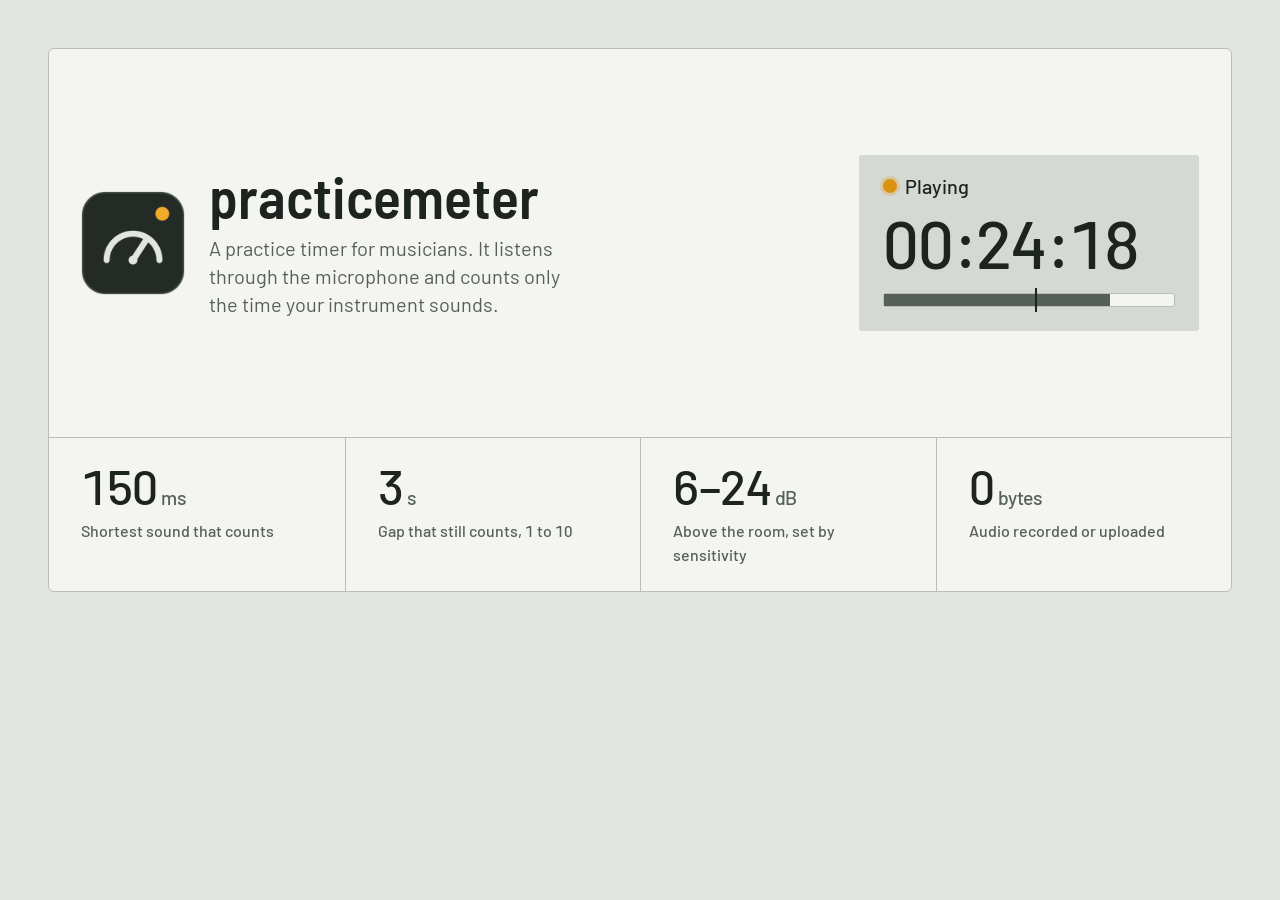
==== tools/banner/banner.html @ b552422f "Render the README banner and screenshots from the new design The banner is built from tools/banner l" ====
<!doctype html>
<html lang="en">
<head>
<meta charset="utf-8">
<title>practicemeter banner</title>
<link rel="stylesheet" href="tokens.css">
<link rel="stylesheet" href="banner.css">
</head>
<body>
<main class="sheet">
  <div class="top">
    <header class="head">
      <img class="icon" src="icon.png" width="104" height="104" alt="">
      <div>
        <h1>practicemeter</h1>
        <p class="sub">A practice timer for musicians. It listens through the microphone and counts only the time your instrument sounds.</p>
      </div>
    </header>

    <section class="instrument" aria-label="The app while you play">
      <p class="status"><span class="lamp" data-state="live"></span> Playing</p>
      <p class="clock">00:24:18</p>
      <div class="meter"><div class="fill"></div><div class="tick"></div></div>
    </section>
  </div>

  <section class="readings">
    <div class="cell">
      <p class="reading">150<small>ms</small></p>
      <p class="tag">Shortest sound that counts</p>
    </div>
    <div class="cell">
      <p class="reading">3<small>s</small></p>
      <p class="tag">Gap that still counts, 1 to 10</p>
    </div>
    <div class="cell">
      <p class="reading">6–24<small>dB</small></p>
      <p class="tag">Above the room, set by sensitivity</p>
    </div>
    <div class="cell">
      <p class="reading">0<small>bytes</small></p>
      <p class="tag">Audio recorded or uploaded</p>
    </div>
  </section>
</main>
</body>
</html>
---- tools/banner/tokens.css ----
/* A2M33 "control room" design tokens. Copy this file (and fonts/) into a project; do not edit per project.
   Source of truth: notes/design/README.md */

@font-face { font-family: "Barlow"; font-weight: 400; font-display: swap; src: url("fonts/Barlow-Regular.woff2") format("woff2"); }
@font-face { font-family: "Barlow"; font-weight: 500; font-display: swap; src: url("fonts/Barlow-Medium.woff2") format("woff2"); }
@font-face { font-family: "Barlow"; font-weight: 600; font-display: swap; src: url("fonts/Barlow-SemiBold.woff2") format("woff2"); }
@font-face { font-family: "Barlow Semi Condensed"; font-weight: 500; font-display: swap; src: url("fonts/BarlowSemiCondensed-Medium.woff2") format("woff2"); }
@font-face { font-family: "Barlow Semi Condensed"; font-weight: 600; font-display: swap; src: url("fonts/BarlowSemiCondensed-SemiBold.woff2") format("woff2"); }

:root {
  color-scheme: light dark;

  /* Light: a painted control cabinet (close to RAL 7035), slightly green-grey */
  --cab: #e3e5e0;        /* page background */
  --panel: #f4f5f2;      /* raised surfaces */
  --inset: #d5d9d3;      /* wells, tracks, inactive fills */
  --line: #b9bfb7;       /* 1px borders and rules */
  --ink: #1d2420;        /* main text and values */
  --ink-2: #56605a;      /* labels and secondary text */
  --steel: #2c5b80;      /* links, focus, selected (process blue) */
  --amber: #d99211;      /* the one signal colour: active, attention, live */
  --amber-ink: #6b4600;  /* text on amber or amber text on light */
  --fault: #b8322a;      /* faults and errors only */
  --ok: #3d7a4f;         /* used sparingly: a confirmed good state */

  --font: "Barlow", "Vazirmatn", system-ui, sans-serif;
  --font-tag: "Barlow Semi Condensed", "Barlow", "Vazirmatn", system-ui, sans-serif;
  --font-code: Consolas, ui-monospace, "SF Mono", Menlo, monospace; /* literal commands and code only, never labels */

  /* Type scale (1.25, base 16px) */
  --t-xs: 0.8rem;
  --t-sm: 0.9rem;
  --t-md: 1rem;
  --t-lg: 1.25rem;
  --t-xl: 1.563rem;
  --t-2xl: 1.953rem;
  --t-value: 3.052rem;   /* big readings */

  /* Space (4px grid) */
  --s1: 4px; --s2: 8px; --s3: 12px; --s4: 16px; --s5: 24px; --s6: 32px; --s7: 48px; --s8: 64px;

  /* Radius by hierarchy, not one radius everywhere */
  --r-panel: 6px;
  --r-control: 3px;
  --r-lamp: 50%;

  --dur: 160ms;
  --ease: cubic-bezier(0.2, 0, 0, 1);
}

@media (prefers-color-scheme: dark) {
  :root {
    /* Dark: the night-shift panel, green-grey slate, never pure black */
    --cab: #1b211e;
    --panel: #242b27;
    --inset: #2f3732;
    --line: #3d4741;
    --ink: #e2e6e0;
    --ink-2: #9aa59d;
    --steel: #7fb0d6;
    --amber: #f0ab2a;
    --amber-ink: #f6c870;
    --fault: #e2584d;
    --ok: #6fb282;
  }
}

/* Theme override hooks for apps with a manual toggle */
:root[data-theme="light"] { color-scheme: light; }
:root[data-theme="dark"] { color-scheme: dark; }

/* Base */
*, *::before, *::after { box-sizing: border-box; }
html { font-family: var(--font); font-size: 100%; line-height: 1.5; color: var(--ink); background: var(--cab);
       font-variant-numeric: tabular-nums; -webkit-text-size-adjust: 100%; }
body { margin: 0; }
a { color: var(--steel); text-underline-offset: 0.18em; }
:focus-visible { outline: 2px solid var(--steel); outline-offset: 2px; border-radius: var(--r-control); }
h1, h2, h3 { font-family: var(--font-tag); font-weight: 600; line-height: 1.15; letter-spacing: 0.005em; margin: 0 0 var(--s3); }
h1 { font-size: var(--t-2xl); }
h2 { font-size: var(--t-xl); }
h3 { font-size: var(--t-lg); }

/* Signature: the status lamp. Grey when idle, amber when live, red on fault. */
.lamp { display: inline-block; width: 0.7em; height: 0.7em; border-radius: var(--r-lamp);
        background: var(--inset); box-shadow: inset 0 0 0 1px var(--line); vertical-align: 0.05em; }
.lamp[data-state="live"] { background: var(--amber); box-shadow: 0 0 0 3px color-mix(in srgb, var(--amber) 25%, transparent); }
.lamp[data-state="fault"] { background: var(--fault); }
.lamp[data-state="ok"] { background: var(--ok); }

/* Equipment tag: the small condensed label next to a value, like "P-101" or "Streak" */
.tag { font-family: var(--font-tag); font-weight: 500; font-size: var(--t-sm); color: var(--ink-2); }

/* Reading: a value with its unit */
.reading { font-size: var(--t-value); font-weight: 500; line-height: 1; letter-spacing: -0.01em; }
.reading small { font-size: 0.4em; font-weight: 500; color: var(--ink-2); margin-inline-start: 0.2em; }

/* Panel */
.panel { background: var(--panel); border: 1px solid var(--line); border-radius: var(--r-panel); padding: var(--s5); }

/* Buttons: flat, bordered, pressed state darkens; primary is ink, not amber */
.btn { font: 500 var(--t-md)/1 var(--font); min-height: 40px; padding: 0 var(--s4); border-radius: var(--r-control);
       border: 1px solid var(--line); background: var(--panel); color: var(--ink); cursor: pointer;
       transition: background var(--dur) var(--ease), border-color var(--dur) var(--ease); }
.btn:hover { border-color: var(--ink-2); }
.btn:active { background: var(--inset); }
.btn[data-variant="primary"] { background: var(--ink); color: var(--panel); border-color: var(--ink); }
.btn[aria-pressed="true"] { border-color: var(--amber); box-shadow: inset 0 -3px 0 var(--amber); }
.btn:disabled { opacity: 0.5; cursor: not-allowed; }

@media (prefers-reduced-motion: reduce) {
  *, *::before, *::after { transition-duration: 0ms !important; animation-duration: 0ms !important; }
}
---- tools/banner/banner.css ----
/* practicemeter README banner, 1280x640. Uses only the variables from tokens.css. */

html, body { width: 1280px; height: 640px; overflow: hidden; }
body { padding: var(--s7); }
p { margin: 0; }

.sheet {
  height: 100%;
  display: grid;
  grid-template-rows: 1fr auto;
  background: var(--panel);
  border: 1px solid var(--line);
  border-radius: var(--r-panel);
}

.top {
  display: grid;
  grid-template-columns: 1fr auto;
  gap: var(--s6);
  align-items: center;
  padding: 0 var(--s6);
}

.head {
  display: grid;
  grid-template-columns: auto 1fr;
  gap: var(--s5);
  align-items: center;
}
.icon { display: block; border-radius: 22px; }
.head h1 { font-size: 3.6rem; line-height: 1; margin: 0 0 var(--s2); letter-spacing: 0; }
.sub { font-size: var(--t-lg); color: var(--ink-2); max-width: 34ch; line-height: 1.4; }

.instrument {
  width: 340px;
  padding: var(--s4) var(--s5) var(--s5);
  background: var(--inset);
  border-radius: var(--r-control);
}
.status { display: flex; align-items: center; gap: var(--s2); font-weight: 500; font-size: var(--t-lg); }
.clock { margin: var(--s2) 0 var(--s4); font-size: 4.2rem; font-weight: 500; line-height: 1; letter-spacing: -0.01em; }
.meter { position: relative; height: 14px; background: var(--panel); border: 1px solid var(--line); border-radius: var(--r-control); }
.fill { position: absolute; inset: 0 22% 0 0; background: var(--ink-2); }
.tick { position: absolute; left: 52%; top: -6px; bottom: -6px; width: 2px; background: var(--ink); }

.readings {
  display: grid;
  grid-template-columns: repeat(4, 1fr);
  border-top: 1px solid var(--line);
}
.cell { padding: var(--s5) var(--s6); }
.cell + .cell { border-left: 1px solid var(--line); }
.cell .reading { margin-bottom: var(--s2); }
.cell .tag { font-size: var(--t-md); }
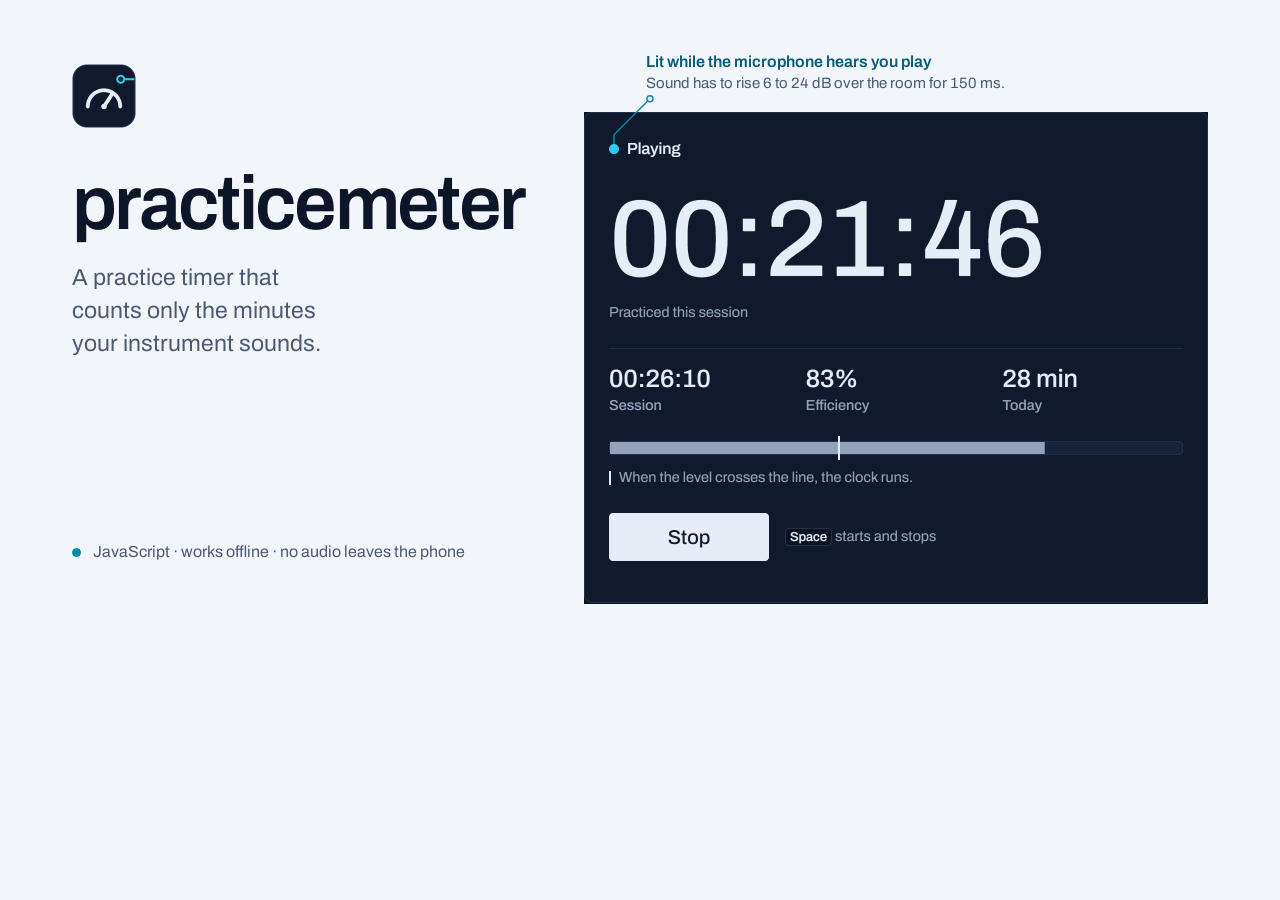
==== commit e41a3962: "Move the app and README images to the trace design system Swap the control-room tokens, Barlow fonts" ====
--- a/tools/banner/banner.html
+++ b/tools/banner/banner.html
@@ -5,43 +5,34 @@
 <title>practicemeter banner</title>
 <link rel="stylesheet" href="tokens.css">
 <link rel="stylesheet" href="banner.css">
+<script src="trace.js"></script>
+<style>
+  /* app.png: the practice clock panel at 2x, dark, from the running demo (python tools/shoot.py).
+     The shot already has its own panel border, so it sits on the board without .artifact. */
+  .shot { position: absolute; left: 584px; top: 112px; width: 624px; display: block; }
+</style>
 </head>
 <body>
 <main class="sheet">
-  <div class="top">
-    <header class="head">
-      <img class="icon" src="icon.png" width="104" height="104" alt="">
-      <div>
-        <h1>practicemeter</h1>
-        <p class="sub">A practice timer for musicians. It listens through the microphone and counts only the time your instrument sounds.</p>
-      </div>
-    </header>
+  <section class="intro">
+    <img class="icon" src="icon.png" alt="">
+    <h1>practicemeter</h1>
+    <p class="sub">A practice timer that counts only the minutes your instrument sounds.</p>
+    <p class="meta"><span class="pad" data-state="live"></span>JavaScript · works offline · no audio leaves the phone</p>
+  </section>
 
-    <section class="instrument" aria-label="The app while you play">
-      <p class="status"><span class="lamp" data-state="live"></span> Playing</p>
-      <p class="clock">00:24:18</p>
-      <div class="meter"><div class="fill"></div><div class="tick"></div></div>
-    </section>
-  </div>
+  <img class="shot" src="app.png" alt="">
 
-  <section class="readings">
-    <div class="cell">
-      <p class="reading">150<small>ms</small></p>
-      <p class="tag">Shortest sound that counts</p>
-    </div>
-    <div class="cell">
-      <p class="reading">3<small>s</small></p>
-      <p class="tag">Gap that still counts, 1 to 10</p>
-    </div>
-    <div class="cell">
-      <p class="reading">6–24<small>dB</small></p>
-      <p class="tag">Above the room, set by sensitivity</p>
-    </div>
-    <div class="cell">
-      <p class="reading">0<small>bytes</small></p>
-      <p class="tag">Audio recorded or uploaded</p>
-    </div>
-  </section>
+  <p class="callout lit" id="c-pad" style="left:646px;top:36px;width:520px"><b>Lit while the microphone hears you play</b>Sound has to rise 6 to 24 dB over the room for 150 ms.</p>
 </main>
+<script>
+  // shot coordinates (2x pixels) to banner coordinates; the status pad sits at (60, 73)
+  const img = (x, y) => [584 + x / 2, 112 + y / 2];
+  const pad = img(60, 73);
+  const label = document.getElementById("c-pad").getBoundingClientRect();
+  traces([
+    [[label.left + 4, label.bottom + 6], [pad[0], pad[1] - 4.5], { lit: true, r: 0 }],
+  ]);
+</script>
 </body>
 </html>
--- a/tools/banner/tokens.css
+++ b/tools/banner/tokens.css
@@ -1,31 +1,32 @@
-/* A2M33 "control room" design tokens. Copy this file (and fonts/) into a project; do not edit per project.
+/* A2M33 "trace" design tokens. Copy this file (and fonts/) into a project; do not edit per project.
    Source of truth: notes/design/README.md */
 
-@font-face { font-family: "Barlow"; font-weight: 400; font-display: swap; src: url("fonts/Barlow-Regular.woff2") format("woff2"); }
-@font-face { font-family: "Barlow"; font-weight: 500; font-display: swap; src: url("fonts/Barlow-Medium.woff2") format("woff2"); }
-@font-face { font-family: "Barlow"; font-weight: 600; font-display: swap; src: url("fonts/Barlow-SemiBold.woff2") format("woff2"); }
-@font-face { font-family: "Barlow Semi Condensed"; font-weight: 500; font-display: swap; src: url("fonts/BarlowSemiCondensed-Medium.woff2") format("woff2"); }
-@font-face { font-family: "Barlow Semi Condensed"; font-weight: 600; font-display: swap; src: url("fonts/BarlowSemiCondensed-SemiBold.woff2") format("woff2"); }
+@font-face { font-family: "Archivo"; font-weight: 400; font-display: swap; src: url("fonts/Archivo-400.woff2") format("woff2"); }
+@font-face { font-family: "Archivo"; font-weight: 500; font-display: swap; src: url("fonts/Archivo-500.woff2") format("woff2"); }
+@font-face { font-family: "Archivo"; font-weight: 600; font-display: swap; src: url("fonts/Archivo-600.woff2") format("woff2"); }
+@font-face { font-family: "Archivo"; font-weight: 700; font-display: swap; src: url("fonts/Archivo-700.woff2") format("woff2"); }
+@font-face { font-family: "JetBrains Mono"; font-weight: 400; font-display: swap; src: url("fonts/JetBrainsMono-400.woff2") format("woff2"); }
+@font-face { font-family: "JetBrains Mono"; font-weight: 500; font-display: swap; src: url("fonts/JetBrainsMono-500.woff2") format("woff2"); }
 
 :root {
   color-scheme: light dark;
 
-  /* Light: a painted control cabinet (close to RAL 7035), slightly green-grey */
-  --cab: #e3e5e0;        /* page background */
-  --panel: #f4f5f2;      /* raised surfaces */
-  --inset: #d5d9d3;      /* wells, tracks, inactive fills */
-  --line: #b9bfb7;       /* 1px borders and rules */
-  --ink: #1d2420;        /* main text and values */
-  --ink-2: #56605a;      /* labels and secondary text */
-  --steel: #2c5b80;      /* links, focus, selected (process blue) */
-  --amber: #d99211;      /* the one signal colour: active, attention, live */
-  --amber-ink: #6b4600;  /* text on amber or amber text on light */
-  --fault: #b8322a;      /* faults and errors only */
-  --ok: #3d7a4f;         /* used sparingly: a confirmed good state */
+  /* Light: drafting paper with a blue cast */
+  --ground: #f2f5fa;     /* page background */
+  --panel: #ffffff;      /* raised surfaces */
+  --inset: #e4eaf3;      /* wells, tracks, inactive fills */
+  --line: #cdd6e4;       /* 1px borders and rules */
+  --trace: #9fb0c9;      /* idle traces and pads */
+  --ink: #0c1628;        /* main text and values */
+  --ink-2: #4a5a73;      /* labels and secondary text */
+  --signal: #0788ad;     /* the one signal colour: live, active, the lit trace */
+  --signal-ink: #055c76; /* signal-coloured text on light */
+  --link: #1f5bd8;       /* links, focus, selected */
+  --fault: #c9343a;      /* faults and errors only */
+  --ok: #1d8458;         /* a confirmed good state, sparingly */
 
-  --font: "Barlow", "Vazirmatn", system-ui, sans-serif;
-  --font-tag: "Barlow Semi Condensed", "Barlow", "Vazirmatn", system-ui, sans-serif;
-  --font-code: Consolas, ui-monospace, "SF Mono", Menlo, monospace; /* literal commands and code only, never labels */
+  --font: "Archivo", "Vazirmatn", system-ui, sans-serif;
+  --font-code: "JetBrains Mono", Consolas, ui-monospace, monospace; /* code, commands, measurements only */
 
   /* Type scale (1.25, base 16px) */
   --t-xs: 0.8rem;
@@ -34,78 +35,82 @@
   --t-lg: 1.25rem;
   --t-xl: 1.563rem;
   --t-2xl: 1.953rem;
-  --t-value: 3.052rem;   /* big readings */
+  --t-3xl: 2.441rem;
+  --t-value: 3.052rem;
 
   /* Space (4px grid) */
   --s1: 4px; --s2: 8px; --s3: 12px; --s4: 16px; --s5: 24px; --s6: 32px; --s7: 48px; --s8: 64px;
 
-  /* Radius by hierarchy, not one radius everywhere */
-  --r-panel: 6px;
-  --r-control: 3px;
-  --r-lamp: 50%;
+  /* Radius by hierarchy */
+  --r-panel: 8px;
+  --r-control: 4px;
+  --r-pad: 50%;
 
+  --trace-w: 1.5px;
   --dur: 160ms;
-  --ease: cubic-bezier(0.2, 0, 0, 1);
+  --ease: cubic-bezier(0.23, 1, 0.32, 1);
 }
 
 @media (prefers-color-scheme: dark) {
   :root {
-    /* Dark: the night-shift panel, green-grey slate, never pure black */
-    --cab: #1b211e;
-    --panel: #242b27;
-    --inset: #2f3732;
-    --line: #3d4741;
-    --ink: #e2e6e0;
-    --ink-2: #9aa59d;
-    --steel: #7fb0d6;
-    --amber: #f0ab2a;
-    --amber-ink: #f6c870;
-    --fault: #e2584d;
-    --ok: #6fb282;
+    /* Dark: board at night, deep navy, never pure black */
+    --ground: #0b1222;
+    --panel: #111a2d;
+    --inset: #18233a;
+    --line: #22304b;
+    --trace: #3a4d70;
+    --ink: #e6edf7;
+    --ink-2: #93a3bd;
+    --signal: #2fcbea;
+    --signal-ink: #7fe0f3;
+    --link: #6f9dff;
+    --fault: #ff6b6b;
+    --ok: #3fcf93;
   }
 }
 
-/* Theme override hooks for apps with a manual toggle */
 :root[data-theme="light"] { color-scheme: light; }
 :root[data-theme="dark"] { color-scheme: dark; }
 
 /* Base */
 *, *::before, *::after { box-sizing: border-box; }
-html { font-family: var(--font); font-size: 100%; line-height: 1.5; color: var(--ink); background: var(--cab);
+html { font-family: var(--font); font-size: 100%; line-height: 1.5; color: var(--ink); background: var(--ground);
        font-variant-numeric: tabular-nums; -webkit-text-size-adjust: 100%; }
 body { margin: 0; }
-a { color: var(--steel); text-underline-offset: 0.18em; }
-:focus-visible { outline: 2px solid var(--steel); outline-offset: 2px; border-radius: var(--r-control); }
-h1, h2, h3 { font-family: var(--font-tag); font-weight: 600; line-height: 1.15; letter-spacing: 0.005em; margin: 0 0 var(--s3); }
+::selection { background: color-mix(in srgb, var(--signal) 30%, transparent); color: var(--ink); }
+a { color: var(--link); text-underline-offset: 0.2em; text-decoration-thickness: 1px; }
+:focus-visible { outline: 2px solid var(--link); outline-offset: 2px; border-radius: var(--r-control); }
+h1, h2, h3 { font-weight: 600; line-height: 1.12; letter-spacing: -0.015em; margin: 0 0 var(--s3); text-wrap: balance; }
 h1 { font-size: var(--t-2xl); }
 h2 { font-size: var(--t-xl); }
 h3 { font-size: var(--t-lg); }
+code, kbd, samp { font-family: var(--font-code); font-size: 0.92em; }
 
-/* Signature: the status lamp. Grey when idle, amber when live, red on fault. */
-.lamp { display: inline-block; width: 0.7em; height: 0.7em; border-radius: var(--r-lamp);
-        background: var(--inset); box-shadow: inset 0 0 0 1px var(--line); vertical-align: 0.05em; }
-.lamp[data-state="live"] { background: var(--amber); box-shadow: 0 0 0 3px color-mix(in srgb, var(--amber) 25%, transparent); }
-.lamp[data-state="fault"] { background: var(--fault); }
-.lamp[data-state="ok"] { background: var(--ok); }
+/* Signature: the pad. A hollow ring at the end of a trace. Idle = trace colour, live = filled signal, fault = red. */
+.pad { display: inline-block; width: 0.62em; height: 0.62em; border-radius: var(--r-pad);
+       border: var(--trace-w) solid var(--trace); background: transparent; vertical-align: 0.04em; }
+.pad[data-state="live"] { border-color: var(--signal); background: var(--signal); }
+.pad[data-state="fault"] { border-color: var(--fault); background: var(--fault); }
+.pad[data-state="ok"] { border-color: var(--ok); }
 
-/* Equipment tag: the small condensed label next to a value, like "P-101" or "Streak" */
-.tag { font-family: var(--font-tag); font-weight: 500; font-size: var(--t-sm); color: var(--ink-2); }
+/* Label: the small text next to a value */
+.label { font-weight: 500; font-size: var(--t-sm); color: var(--ink-2); }
 
 /* Reading: a value with its unit */
-.reading { font-size: var(--t-value); font-weight: 500; line-height: 1; letter-spacing: -0.01em; }
+.reading { font-size: var(--t-value); font-weight: 500; line-height: 1; letter-spacing: -0.02em; }
 .reading small { font-size: 0.4em; font-weight: 500; color: var(--ink-2); margin-inline-start: 0.2em; }
 
 /* Panel */
 .panel { background: var(--panel); border: 1px solid var(--line); border-radius: var(--r-panel); padding: var(--s5); }
 
-/* Buttons: flat, bordered, pressed state darkens; primary is ink, not amber */
+/* Buttons: flat, bordered; primary is ink, toggled-on gets a signal underline */
 .btn { font: 500 var(--t-md)/1 var(--font); min-height: 40px; padding: 0 var(--s4); border-radius: var(--r-control);
        border: 1px solid var(--line); background: var(--panel); color: var(--ink); cursor: pointer;
-       transition: background var(--dur) var(--ease), border-color var(--dur) var(--ease); }
-.btn:hover { border-color: var(--ink-2); }
-.btn:active { background: var(--inset); }
+       transition: background var(--dur) var(--ease), border-color var(--dur) var(--ease), transform var(--dur) var(--ease); }
+.btn:hover { border-color: var(--trace); }
+.btn:active { background: var(--inset); transform: scale(0.98); }
 .btn[data-variant="primary"] { background: var(--ink); color: var(--panel); border-color: var(--ink); }
-.btn[aria-pressed="true"] { border-color: var(--amber); box-shadow: inset 0 -3px 0 var(--amber); }
+.btn[aria-pressed="true"] { border-color: var(--signal); box-shadow: inset 0 -2px 0 var(--signal); }
 .btn:disabled { opacity: 0.5; cursor: not-allowed; }
 
 @media (prefers-reduced-motion: reduce) {
--- a/tools/banner/banner.css
+++ b/tools/banner/banner.css
@@ -1,54 +1,22 @@
-/* practicemeter README banner, 1280x640. Uses only the variables from tokens.css. */
-
-html, body { width: 1280px; height: 640px; overflow: hidden; }
-body { padding: var(--s7); }
-p { margin: 0; }
-
-.sheet {
-  height: 100%;
-  display: grid;
-  grid-template-rows: 1fr auto;
-  background: var(--panel);
-  border: 1px solid var(--line);
-  border-radius: var(--r-panel);
-}
-
-.top {
-  display: grid;
-  grid-template-columns: 1fr auto;
-  gap: var(--s6);
-  align-items: center;
-  padding: 0 var(--s6);
-}
-
-.head {
-  display: grid;
-  grid-template-columns: auto 1fr;
-  gap: var(--s5);
-  align-items: center;
-}
-.icon { display: block; border-radius: 22px; }
-.head h1 { font-size: 3.6rem; line-height: 1; margin: 0 0 var(--s2); letter-spacing: 0; }
-.sub { font-size: var(--t-lg); color: var(--ink-2); max-width: 34ch; line-height: 1.4; }
-
-.instrument {
-  width: 340px;
-  padding: var(--s4) var(--s5) var(--s5);
-  background: var(--inset);
-  border-radius: var(--r-control);
-}
-.status { display: flex; align-items: center; gap: var(--s2); font-weight: 500; font-size: var(--t-lg); }
-.clock { margin: var(--s2) 0 var(--s4); font-size: 4.2rem; font-weight: 500; line-height: 1; letter-spacing: -0.01em; }
-.meter { position: relative; height: 14px; background: var(--panel); border: 1px solid var(--line); border-radius: var(--r-control); }
-.fill { position: absolute; inset: 0 22% 0 0; background: var(--ink-2); }
-.tick { position: absolute; left: 52%; top: -6px; bottom: -6px; width: 2px; background: var(--ink); }
-
-.readings {
-  display: grid;
-  grid-template-columns: repeat(4, 1fr);
-  border-top: 1px solid var(--line);
-}
-.cell { padding: var(--s5) var(--s6); }
-.cell + .cell { border-left: 1px solid var(--line); }
-.cell .reading { margin-bottom: var(--s2); }
-.cell .tag { font-size: var(--t-md); }
+/* A2M33 "trace" banner frame, 1280x640. Uses tokens.css variables only.
+   Left: name and one sentence. Right: the real artifact with traced callouts. */
+:root { color-scheme: dark; }
+html, body { width: 1280px; height: 640px; overflow: hidden; background: var(--ground); }
+.sheet { position: relative; width: 1280px; height: 640px; padding: 64px 72px; }
+.intro { position: absolute; left: 72px; top: 64px; bottom: 64px; width: 400px; display: flex; flex-direction: column; }
+.icon { width: 64px; height: 64px; display: block; margin-bottom: 40px; }
+h1 { font-size: 76px; font-weight: 600; letter-spacing: -0.035em; line-height: 0.95; margin: 0 0 22px; }
+.sub { font-size: 23px; line-height: 1.42; color: var(--ink-2); margin: 0; max-width: 21ch; text-wrap: pretty; }
+.sub b { color: var(--ink); font-weight: 500; }
+.meta { margin-top: auto; display: flex; align-items: center; gap: 12px; font-size: 16px; line-height: 1; color: var(--ink-2); }
+.meta .pad { width: 9px; height: 9px; }
+.artifact { position: absolute; overflow: hidden; border: 1px solid var(--line); border-radius: var(--r-panel); background: var(--panel); }
+.artifact img { display: block; }
+.callout { position: absolute; font-size: 15px; line-height: 1.35; color: var(--ink-2); width: 190px; }
+.callout b { display: block; color: var(--ink); font-weight: 600; font-size: 16px; }
+.callout.lit b { color: var(--signal-ink); }
+svg.traces { position: absolute; inset: 0; pointer-events: none; overflow: visible; }
+svg.traces path { fill: none; stroke: var(--trace); stroke-width: 1.5; }
+svg.traces circle { fill: var(--ground); stroke: var(--trace); stroke-width: 1.5; }
+svg.traces .lit path, svg.traces .lit circle { stroke: var(--signal); }
+svg.traces .lit circle.end { fill: var(--signal); }
